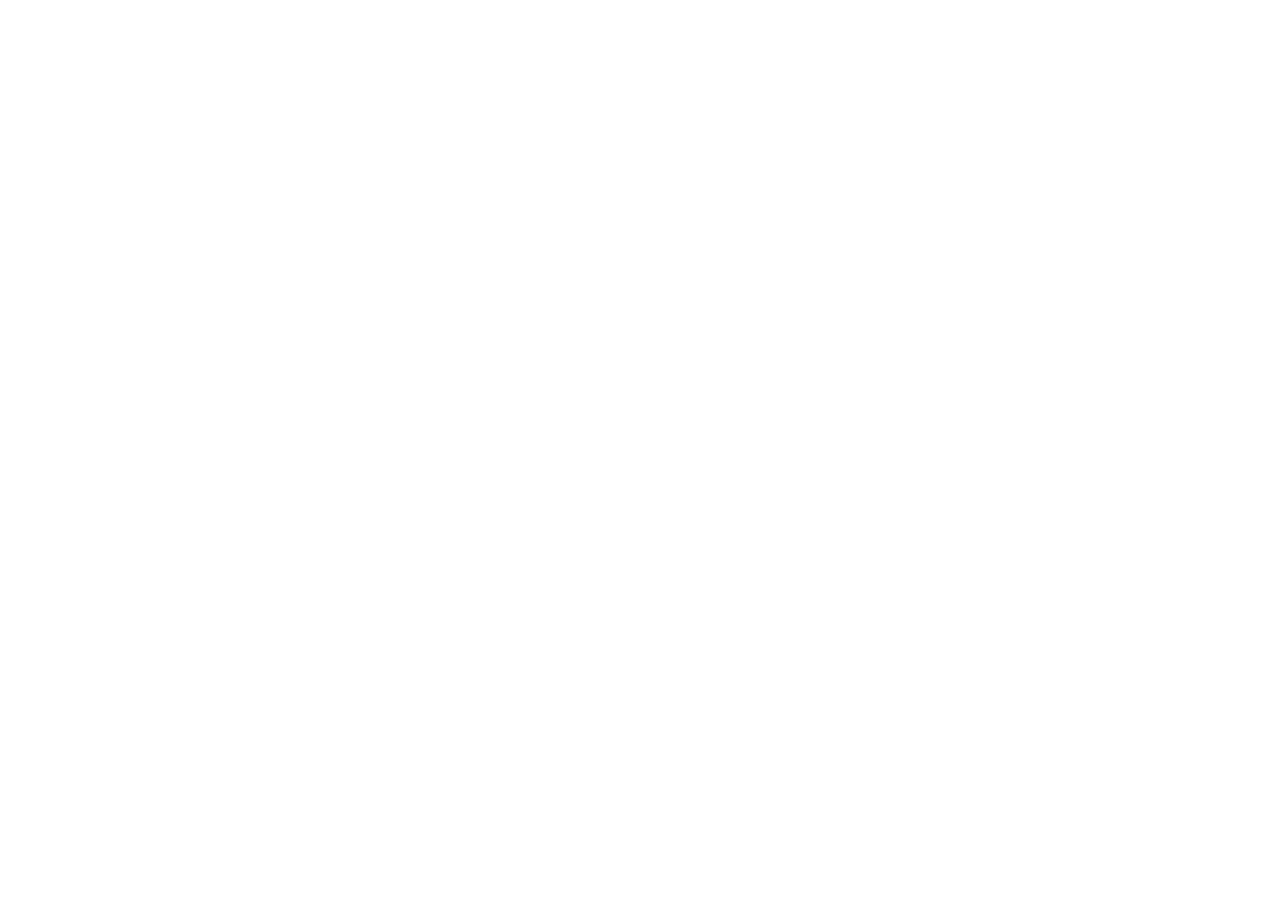
==== index.html @ b1f0371d "Updates" ====
<!doctype html><html lang="en"><head><meta charset="utf-8"/><link rel="shortcut icon" href="/home/favicon.ico"/><meta name="viewport" content="width=device-width,initial-scale=1"/><link href="https://use.fontawesome.com/releases/v5.4.1/css/all.css" rel="stylesheet"/><meta name="theme-color" content="#000000"/><meta name="description" content="My name is Guillem Ramírez. I’m a graduate of 2020 from the Technical School of Catalonia (UPC) in Mathematics and in Engineering Physics. After doing my bachelor thesis at the Massachusetts Institute of Technology (MIT) in Natural Language Processing (NLP) I decided to pursue a Master's degree in Artificial Intelligence in the University of Edinburgh (UoE). I love challenges that combine different disciplines, especially Computer Science, Mathematics and Physics."/><link rel="apple-touch-icon" href="logo192.png"/><link rel="manifest" href="/home/manifest.json"/><meta property="twitter:image" content="/home/social-image.png"/><meta property="og:image" content="/home/social-image.png"/><title>Guillem Ramírez</title><link href="/home/static/css/main.f5497eb8.chunk.css" rel="stylesheet"></head><body><noscript>You need to enable JavaScript to run this app.</noscript><div id="root"></div><script>!function(e){function r(r){for(var n,l,p=r[0],f=r[1],i=r[2],c=0,s=[];c<p.length;c++)l=p[c],Object.prototype.hasOwnProperty.call(o,l)&&o[l]&&s.push(o[l][0]),o[l]=0;for(n in f)Object.prototype.hasOwnProperty.call(f,n)&&(e[n]=f[n]);for(a&&a(r);s.length;)s.shift()();return u.push.apply(u,i||[]),t()}function t(){for(var e,r=0;r<u.length;r++){for(var t=u[r],n=!0,p=1;p<t.length;p++){var f=t[p];0!==o[f]&&(n=!1)}n&&(u.splice(r--,1),e=l(l.s=t[0]))}return e}var n={},o={1:0},u=[];function l(r){if(n[r])return n[r].exports;var t=n[r]={i:r,l:!1,exports:{}};return e[r].call(t.exports,t,t.exports,l),t.l=!0,t.exports}l.m=e,l.c=n,l.d=function(e,r,t){l.o(e,r)||Object.defineProperty(e,r,{enumerable:!0,get:t})},l.r=function(e){"undefined"!=typeof Symbol&&Symbol.toStringTag&&Object.defineProperty(e,Symbol.toStringTag,{value:"Module"}),Object.defineProperty(e,"__esModule",{value:!0})},l.t=function(e,r){if(1&r&&(e=l(e)),8&r)return e;if(4&r&&"object"==typeof e&&e&&e.__esModule)return e;var t=Object.create(null);if(l.r(t),Object.defineProperty(t,"default",{enumerable:!0,value:e}),2&r&&"string"!=typeof e)for(var n in e)l.d(t,n,function(r){return e[r]}.bind(null,n));return t},l.n=function(e){var r=e&&e.__esModule?function(){return e.default}:function(){return e};return l.d(r,"a",r),r},l.o=function(e,r){return Object.prototype.hasOwnProperty.call(e,r)},l.p="/home/";var p=this["webpackJsonpdevelopers-portfolio"]=this["webpackJsonpdevelopers-portfolio"]||[],f=p.push.bind(p);p.push=r,p=p.slice();for(var i=0;i<p.length;i++)r(p[i]);var a=f;t()}([])</script><script src="/home/static/js/2.41ccced1.chunk.js"></script><script src="/home/static/js/main.2d6e285f.chunk.js"></script></body></html>
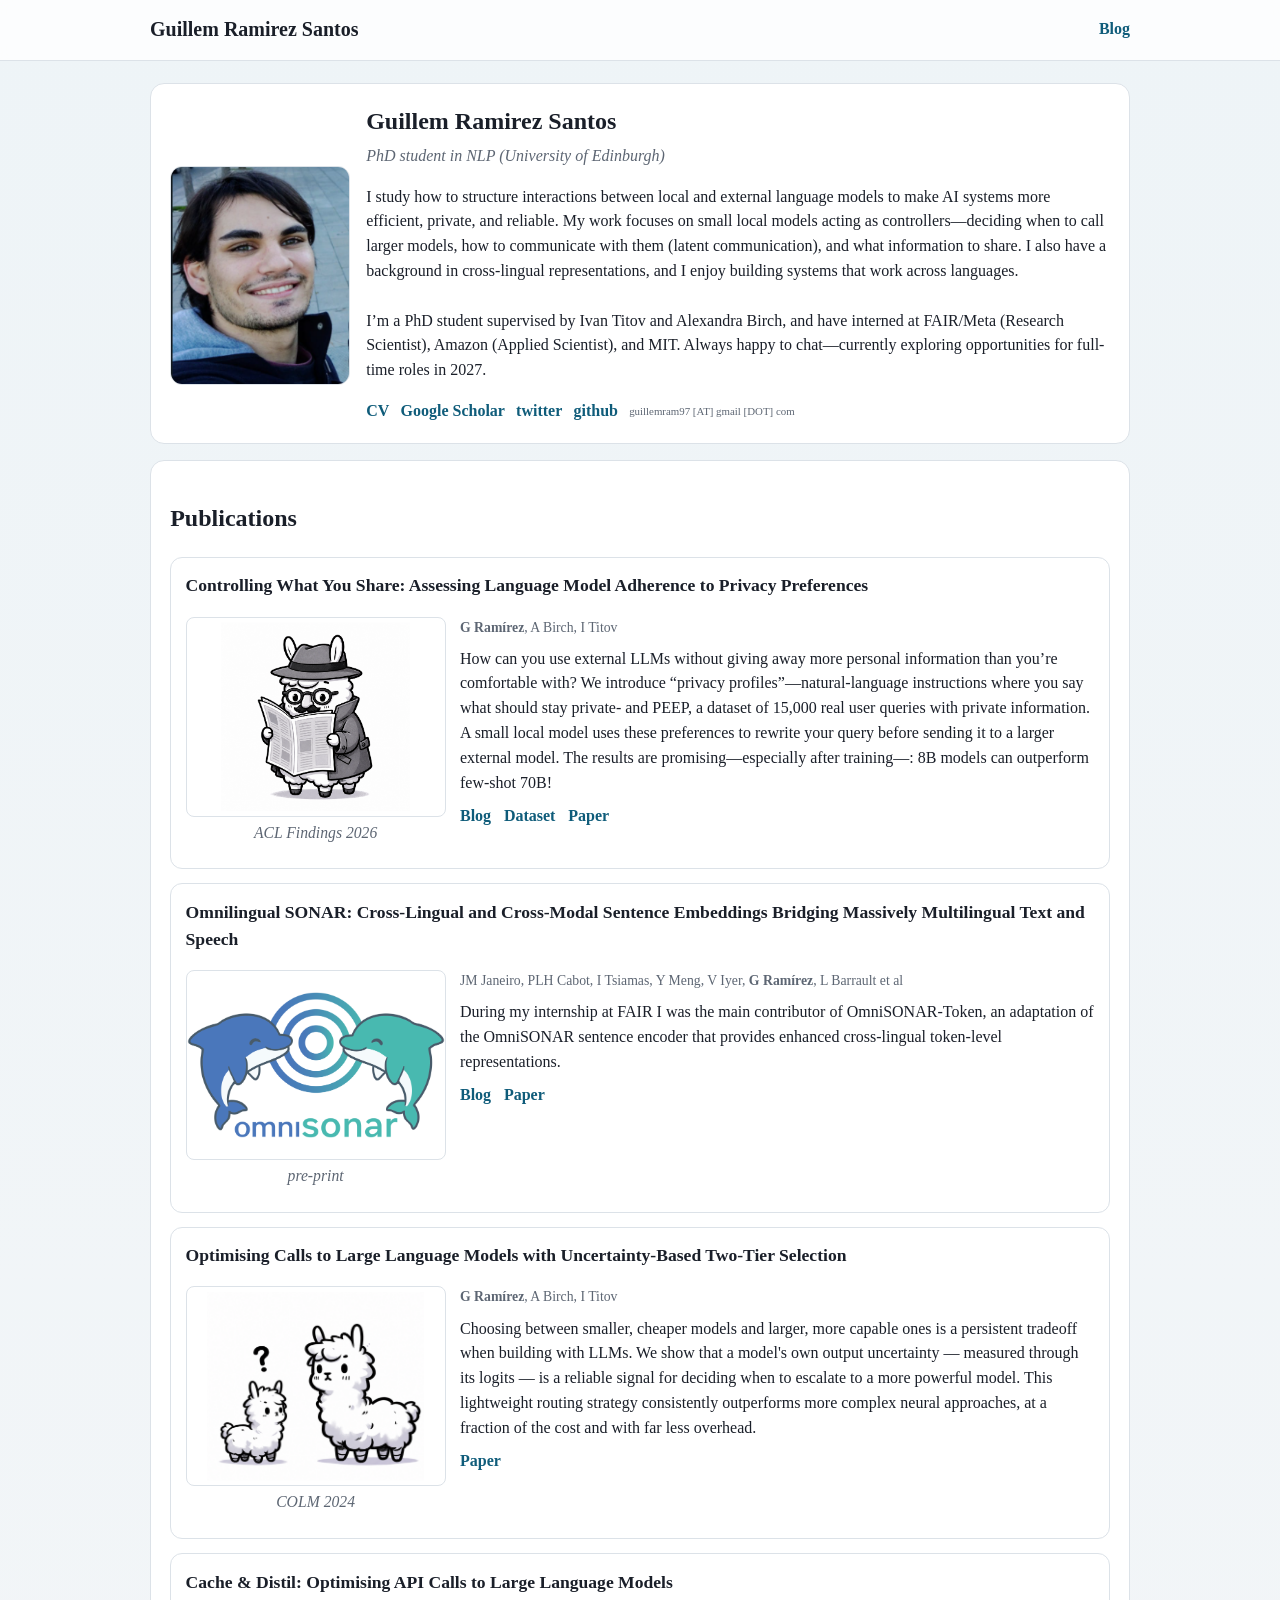
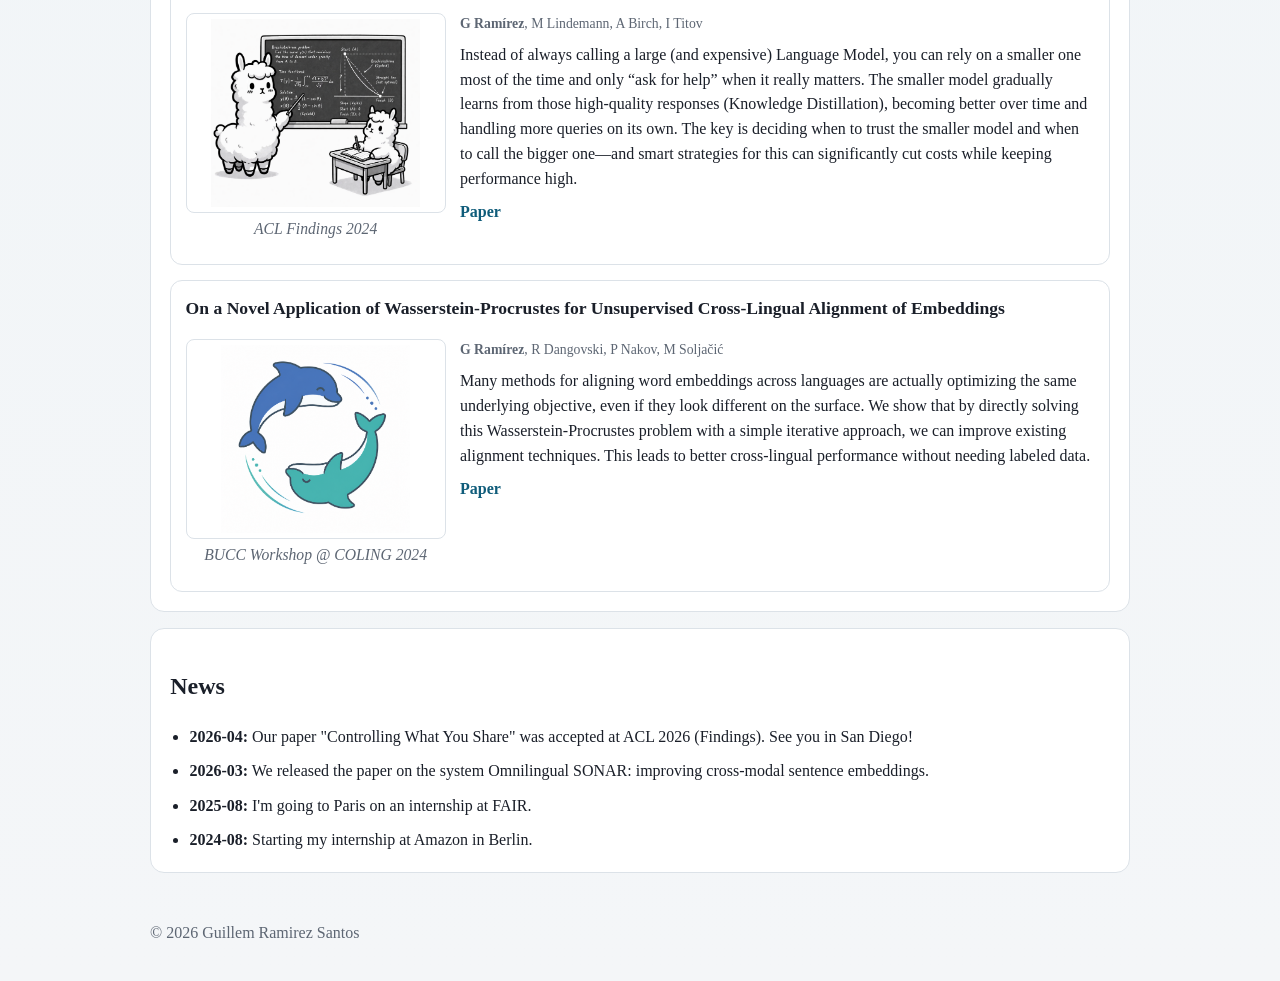
==== commit 2c8987ff: "Initial academic website and blog for GitHub Pages" ====
--- a/index.html
+++ b/index.html
@@ -1 +1,39 @@
-<!doctype html><html lang="en"><head><meta charset="utf-8"/><link rel="shortcut icon" href="/home/favicon.ico"/><meta name="viewport" content="width=device-width,initial-scale=1"/><link href="https://use.fontawesome.com/releases/v5.4.1/css/all.css" rel="stylesheet"/><meta name="theme-color" content="#000000"/><meta name="description" content="My name is Guillem Ramírez. I’m a graduate of 2020 from the Technical School of Catalonia (UPC) in Mathematics and in Engineering Physics. After doing my bachelor thesis at the Massachusetts Institute of Technology (MIT) in Natural Language Processing (NLP) I decided to pursue a Master's degree in Artificial Intelligence in the University of Edinburgh (UoE). I love challenges that combine different disciplines, especially Computer Science, Mathematics and Physics."/><link rel="apple-touch-icon" href="logo192.png"/><link rel="manifest" href="/home/manifest.json"/><meta property="twitter:image" content="/home/social-image.png"/><meta property="og:image" content="/home/social-image.png"/><title>Guillem Ramírez</title><link href="/home/static/css/main.f5497eb8.chunk.css" rel="stylesheet"></head><body><noscript>You need to enable JavaScript to run this app.</noscript><div id="root"></div><script>!function(e){function r(r){for(var n,l,p=r[0],f=r[1],i=r[2],c=0,s=[];c<p.length;c++)l=p[c],Object.prototype.hasOwnProperty.call(o,l)&&o[l]&&s.push(o[l][0]),o[l]=0;for(n in f)Object.prototype.hasOwnProperty.call(f,n)&&(e[n]=f[n]);for(a&&a(r);s.length;)s.shift()();return u.push.apply(u,i||[]),t()}function t(){for(var e,r=0;r<u.length;r++){for(var t=u[r],n=!0,p=1;p<t.length;p++){var f=t[p];0!==o[f]&&(n=!1)}n&&(u.splice(r--,1),e=l(l.s=t[0]))}return e}var n={},o={1:0},u=[];function l(r){if(n[r])return n[r].exports;var t=n[r]={i:r,l:!1,exports:{}};return e[r].call(t.exports,t,t.exports,l),t.l=!0,t.exports}l.m=e,l.c=n,l.d=function(e,r,t){l.o(e,r)||Object.defineProperty(e,r,{enumerable:!0,get:t})},l.r=function(e){"undefined"!=typeof Symbol&&Symbol.toStringTag&&Object.defineProperty(e,Symbol.toStringTag,{value:"Module"}),Object.defineProperty(e,"__esModule",{value:!0})},l.t=function(e,r){if(1&r&&(e=l(e)),8&r)return e;if(4&r&&"object"==typeof e&&e&&e.__esModule)return e;var t=Object.create(null);if(l.r(t),Object.defineProperty(t,"default",{enumerable:!0,value:e}),2&r&&"string"!=typeof e)for(var n in e)l.d(t,n,function(r){return e[r]}.bind(null,n));return t},l.n=function(e){var r=e&&e.__esModule?function(){return e.default}:function(){return e};return l.d(r,"a",r),r},l.o=function(e,r){return Object.prototype.hasOwnProperty.call(e,r)},l.p="/home/";var p=this["webpackJsonpdevelopers-portfolio"]=this["webpackJsonpdevelopers-portfolio"]||[],f=p.push.bind(p);p.push=r,p=p.slice();for(var i=0;i<p.length;i++)r(p[i]);var a=f;t()}([])</script><script src="/home/static/js/2.41ccced1.chunk.js"></script><script src="/home/static/js/main.2d6e285f.chunk.js"></script></body></html>+<!DOCTYPE html>
+<html lang="en">
+  <head>
+    <meta charset="UTF-8" />
+    <meta name="viewport" content="width=device-width, initial-scale=1.0" />
+    <title>Academic Website</title>
+    <link rel="stylesheet" href="styles.css" />
+  </head>
+  <body>
+    <header class="site-header">
+      <div class="wrap">
+        <h1 id="site-title">Academic Website</h1>
+        <nav>
+          <a href="/blog/">Blog</a>
+        </nav>
+      </div>
+    </header>
+
+    <main class="wrap">
+      <section id="introduction" class="card"></section>
+
+      <section id="publications" class="card">
+        <h2>Publications</h2>
+        <div id="publications-list" class="publication-grid"></div>
+      </section>
+
+      <section id="news" class="card">
+        <h2>News</h2>
+        <ul id="news-list" class="news-list"></ul>
+      </section>
+    </main>
+
+    <footer class="site-footer wrap">
+      <p>© <span id="year"></span> <span id="footer-name">Your Name</span></p>
+    </footer>
+
+    <script src="main.js?v=20260429b"></script>
+  </body>
+</html>
--- a/styles.css
+++ b/styles.css
@@ -0,0 +1,225 @@
+:root {
+  --bg: #f4f6f8;
+  --card: #ffffff;
+  --text: #1a1f29;
+  --muted: #5d6673;
+  --accent: #0f5c7a;
+  --line: #dce2e8;
+}
+
+* {
+  box-sizing: border-box;
+}
+
+body {
+  margin: 0;
+  font-family: Georgia, "Times New Roman", serif;
+  color: var(--text);
+  background: linear-gradient(180deg, #eef4f7 0%, var(--bg) 100%);
+  line-height: 1.55;
+}
+
+.wrap {
+  width: min(980px, 92vw);
+  margin: 0 auto;
+}
+
+.site-header {
+  border-bottom: 1px solid var(--line);
+  background: #ffffffcc;
+  backdrop-filter: blur(8px);
+  position: sticky;
+  top: 0;
+}
+
+.site-header .wrap {
+  display: flex;
+  justify-content: space-between;
+  align-items: center;
+  gap: 1rem;
+  padding: 0.9rem 0;
+}
+
+.site-header h1 {
+  margin: 0;
+  font-size: 1.25rem;
+}
+
+nav {
+  display: flex;
+  gap: 0.9rem;
+  flex-wrap: wrap;
+}
+
+nav a {
+  color: var(--accent);
+  text-decoration: none;
+  font-weight: 600;
+}
+
+main {
+  padding: 1.4rem 0 2rem;
+  display: grid;
+  gap: 1rem;
+}
+
+.card {
+  background: var(--card);
+  border: 1px solid var(--line);
+  border-radius: 14px;
+  padding: 1.2rem;
+}
+
+.intro {
+  display: grid;
+  grid-template-columns: 180px 1fr;
+  gap: 1rem;
+  align-items: start;
+}
+
+.intro img {
+  width: 100%;
+  align-self: center;
+  margin-top: 24px;
+  border-radius: 12px;
+  border: 1px solid var(--line);
+}
+
+.intro h2 {
+  margin-top: 0;
+  margin-bottom: 0.2rem;
+}
+
+.subtitle {
+  color: var(--muted);
+  font-style: italic;
+  margin: 0 0 0.5rem;
+}
+
+.about {
+  white-space: pre-line;
+}
+
+.contact {
+  margin: 0;
+  color: var(--muted);
+  font-size: 0.68rem;
+}
+
+.publication-grid {
+  display: grid;
+  gap: 0.9rem;
+}
+
+.publication {
+  border: 1px solid var(--line);
+  border-radius: 12px;
+  padding: 0.9rem;
+  display: grid;
+  grid-template-columns: 260px 1fr;
+  gap: 0.9rem;
+  align-items: start;
+}
+
+.publication-title {
+  grid-column: 1 / -1;
+  margin: 0 0 0.15rem;
+  font-size: 1.1rem;
+}
+
+.publication-left {
+  display: flex;
+  flex-direction: column;
+  gap: 0.25rem;
+}
+
+.publication-media {
+  display: block;
+  width: 100%;
+  height: 200px;
+  background: #fff;
+  padding: 0.3rem;
+  border-radius: 8px;
+  border: 1px solid var(--line);
+  object-fit: contain;
+  object-position: center;
+}
+
+.publication object.publication-media {
+  padding: 0;
+}
+
+.publication-media.media-omnisonar {
+  height: 190px;
+  padding: 0;
+  background: #fff;
+  object-fit: contain;
+}
+
+.publication-media.media-colm {
+  height: 235px;
+  padding: 0;
+  object-fit: cover;
+}
+
+.publication-right {
+  min-width: 0;
+}
+
+.authors {
+  margin: 0 0 0.4rem;
+  color: var(--muted);
+  font-size: 0.86rem;
+}
+
+.publication p {
+  margin: 0 0 0.55rem;
+}
+
+.venue {
+  margin: 0.45rem 0 0;
+  color: var(--muted);
+  font-size: 0.98rem;
+  text-align: center;
+}
+
+.links {
+  display: flex;
+  gap: 0.8rem;
+  flex-wrap: wrap;
+  align-items: center;
+}
+
+.intro-links {
+  gap: 0.7rem;
+}
+
+.links a {
+  color: var(--accent);
+  font-weight: 600;
+  text-decoration: none;
+}
+
+.news-list {
+  margin: 0;
+  padding-left: 1.2rem;
+  display: grid;
+  gap: 0.6rem;
+}
+
+.site-footer {
+  color: var(--muted);
+  padding-bottom: 1.2rem;
+}
+
+@media (max-width: 760px) {
+  .intro,
+  .publication {
+    grid-template-columns: 1fr;
+  }
+
+  .site-header .wrap {
+    align-items: flex-start;
+    flex-direction: column;
+  }
+}
